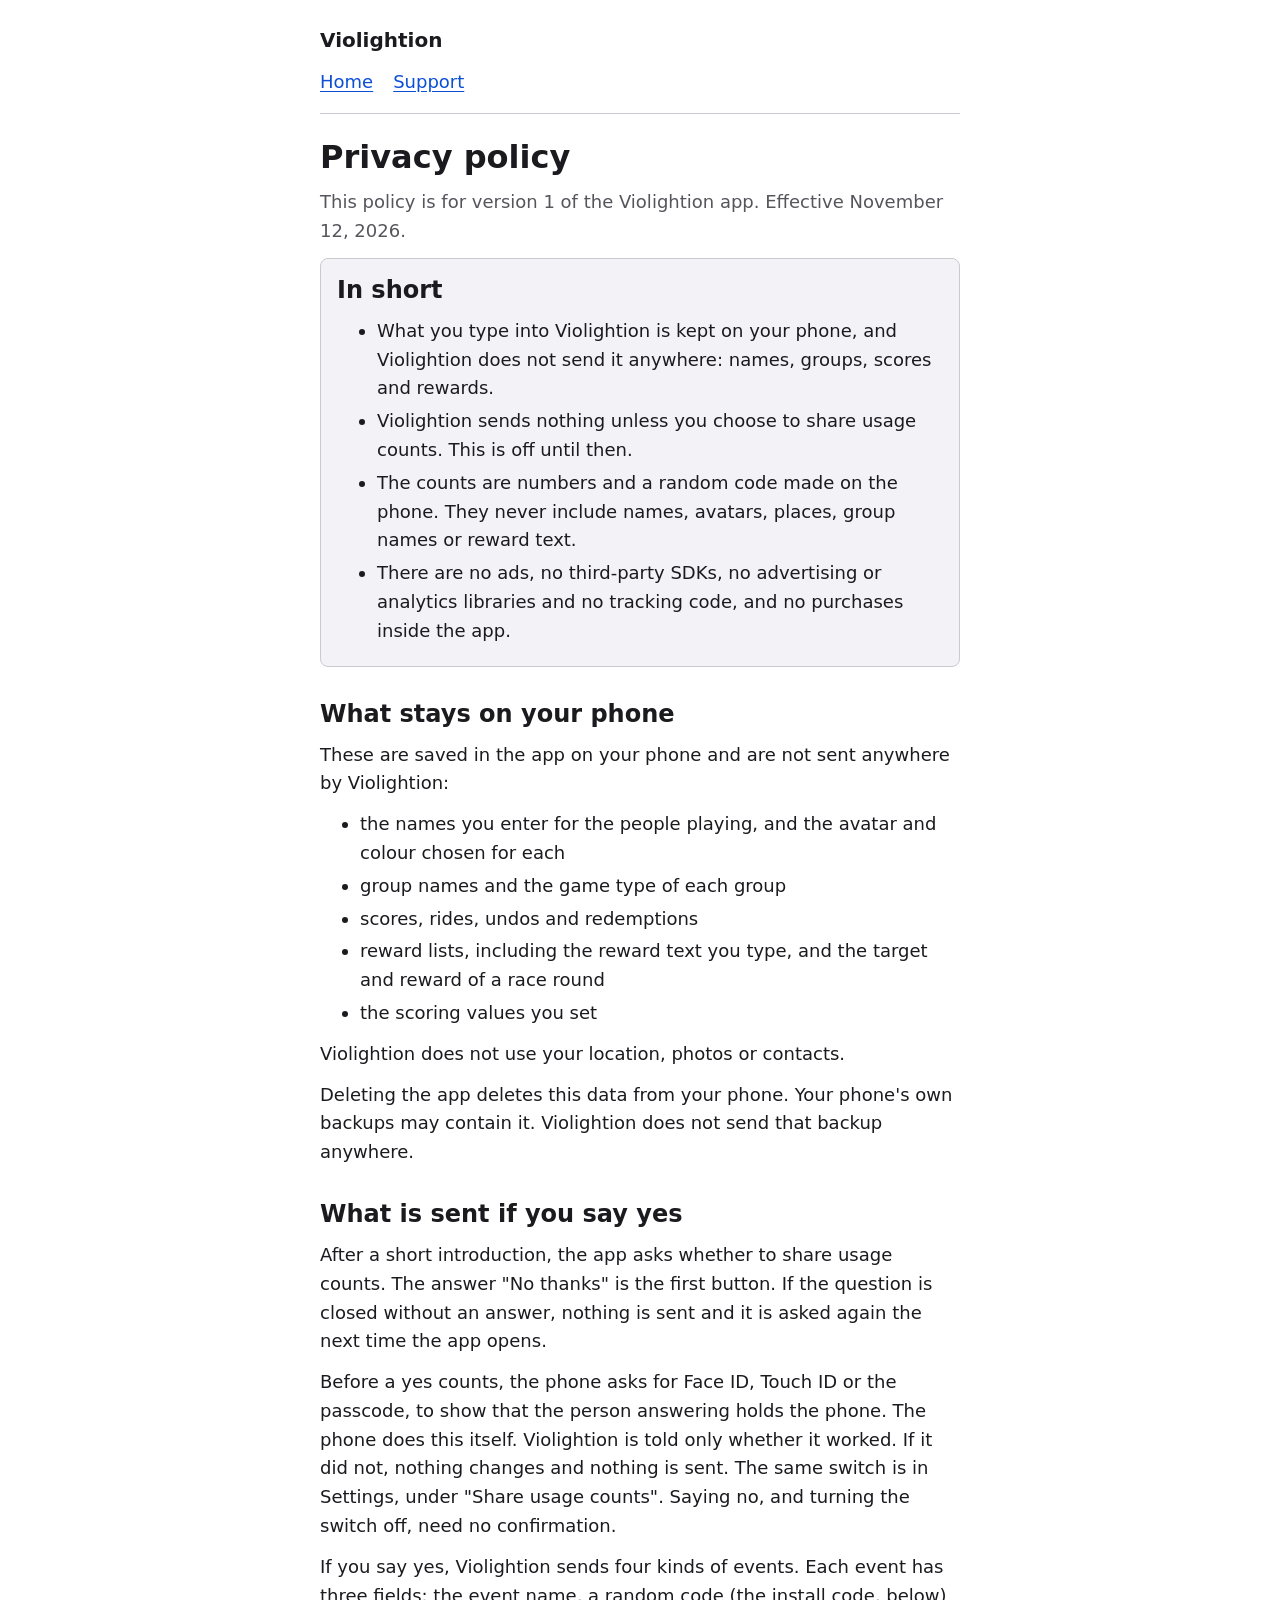
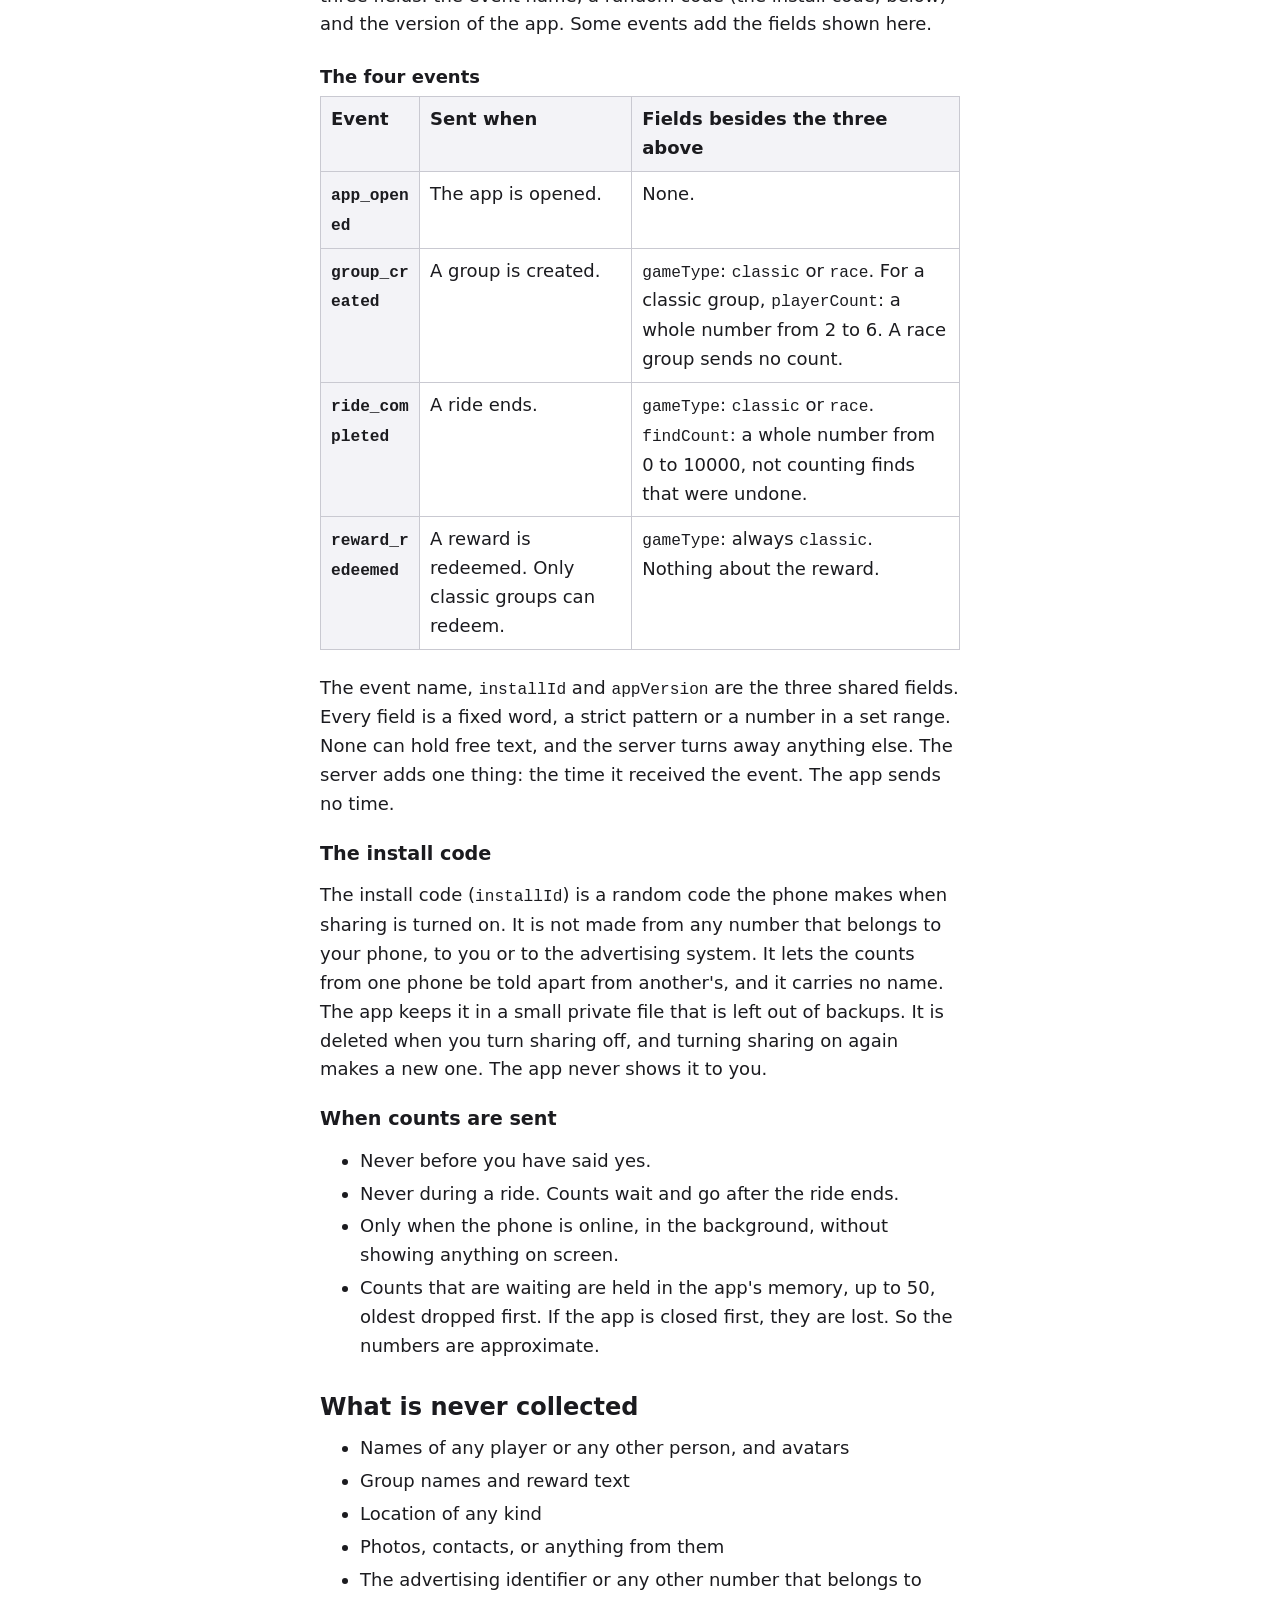
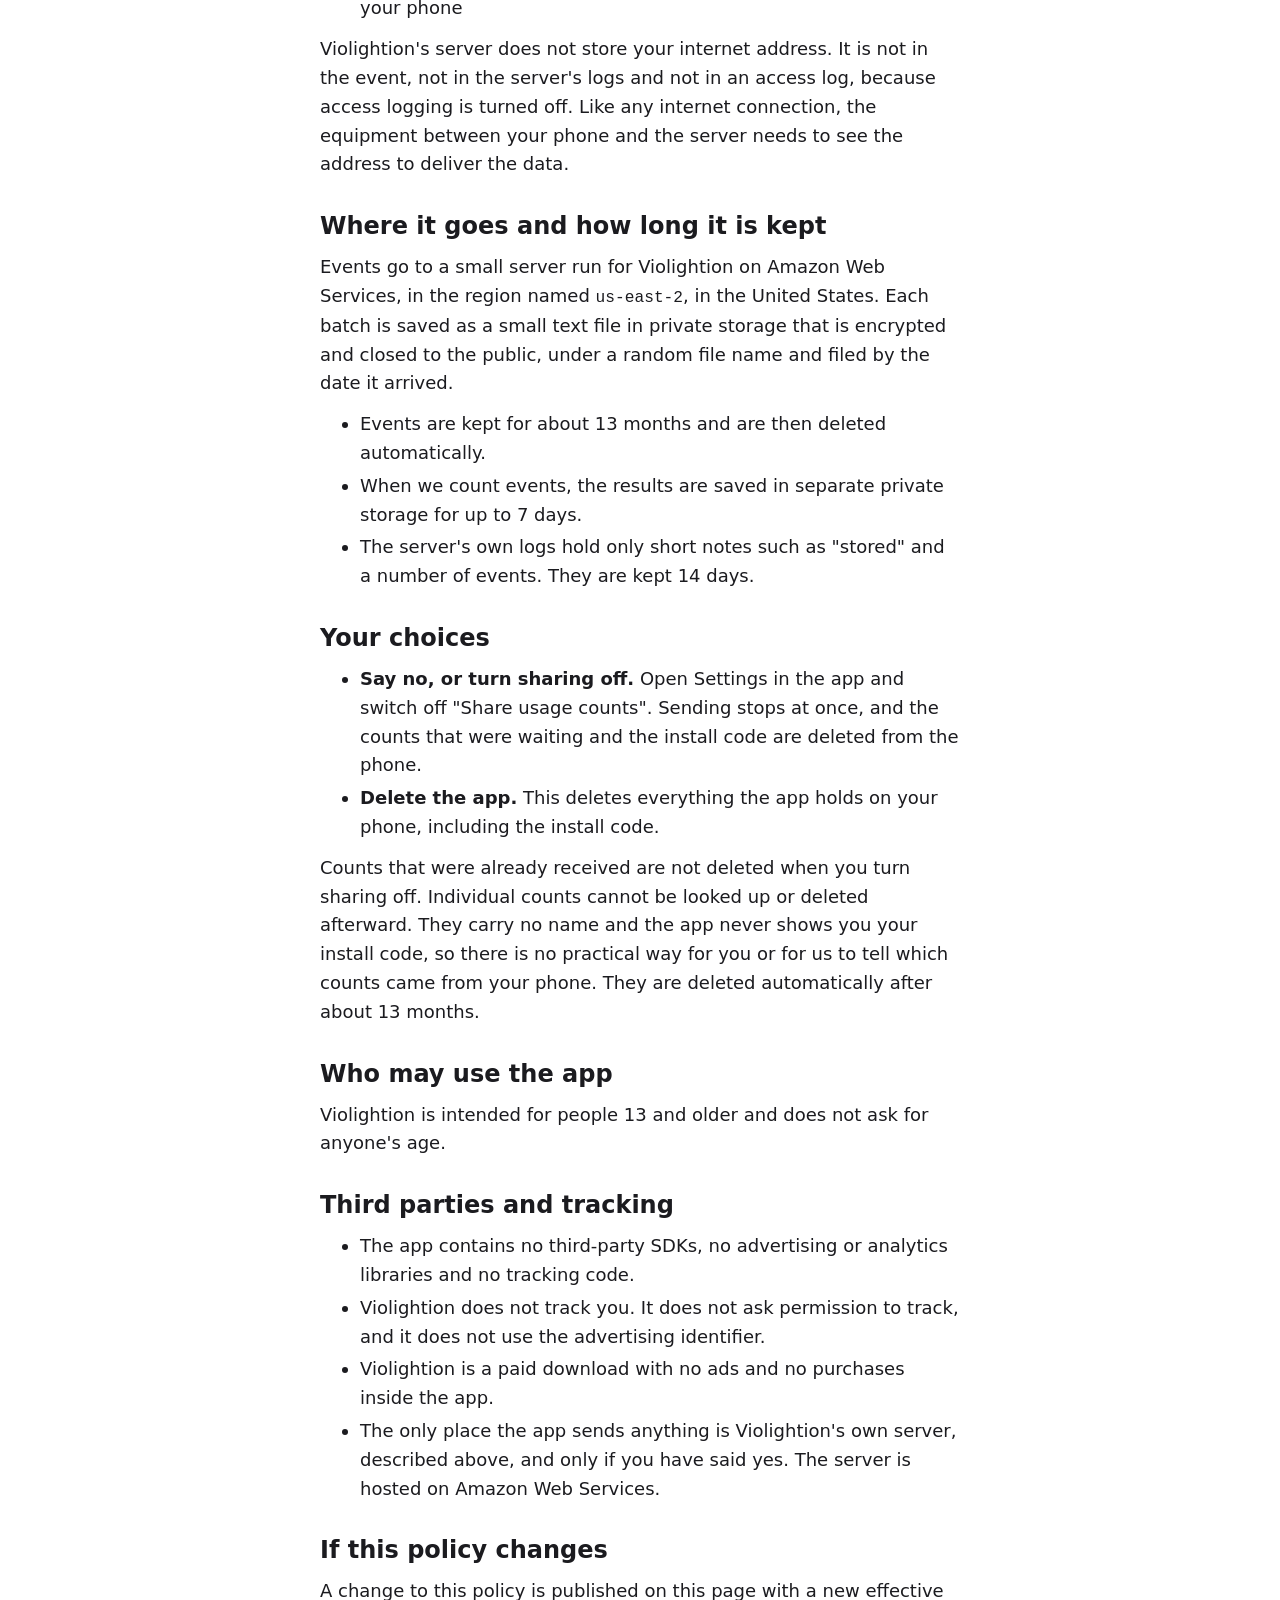
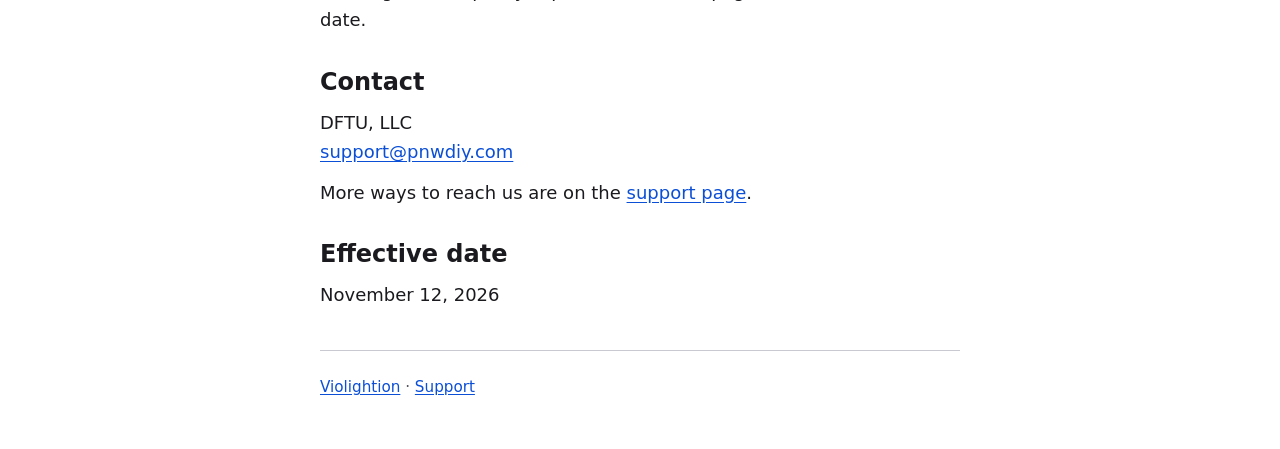
==== privacy/index.html @ 88d41c91 "first commit" ====
<!doctype html>
<html lang="en">
<head>
<meta charset="utf-8">
<meta name="viewport" content="width=device-width, initial-scale=1">
<title>Privacy policy - Violightion</title>
<meta name="description" content="What Violightion keeps on your phone, what it sends if you say yes, and your choices.">
<link rel="stylesheet" href="../style.css">
</head>
<body>
<div class="page">
<header class="site">
<p>Violightion</p>
<nav aria-label="Pages">
<ul>
<li><a href="../">Home</a></li>
<li><a href="../support/">Support</a></li>
</ul>
</nav>
</header>
<main>
<h1>Privacy policy</h1>
<p class="lede">This policy is for version 1 of the Violightion app. Effective November 12, 2026.</p>

<section class="summary" aria-labelledby="summary">
<h2 id="summary">In short</h2>
<ul>
<li>What you type into Violightion is kept on your phone, and Violightion does not send it anywhere: names, groups, scores and rewards.</li>
<li>Violightion sends nothing unless you choose to share usage counts. This is off until then.</li>
<li>The counts are numbers and a random code made on the phone. They never include names, avatars, places, group names or reward text.</li>
<li>There are no ads, no third-party SDKs, no advertising or analytics libraries and no tracking code, and no purchases inside the app.</li>
</ul>
</section>

<h2 id="phone">What stays on your phone</h2>
<p>These are saved in the app on your phone and are not sent anywhere by Violightion:</p>
<ul>
<li>the names you enter for the people playing, and the avatar and colour chosen for each</li>
<li>group names and the game type of each group</li>
<li>scores, rides, undos and redemptions</li>
<li>reward lists, including the reward text you type, and the target and reward of a race round</li>
<li>the scoring values you set</li>
</ul>
<p>Violightion does not use your location, photos or contacts.</p>
<p>Deleting the app deletes this data from your phone. Your phone's own backups may contain it. Violightion does not send that backup anywhere.</p>

<h2 id="sent">What is sent if you say yes</h2>
<p>After a short introduction, the app asks whether to share usage counts. The answer "No thanks" is the first button. If the question is closed without an answer, nothing is sent and it is asked again the next time the app opens.</p>
<p>Before a yes counts, the phone asks for Face ID, Touch ID or the passcode, to show that the person answering holds the phone. The phone does this itself. Violightion is told only whether it worked. If it did not, nothing changes and nothing is sent. The same switch is in Settings, under "Share usage counts". Saying no, and turning the switch off, need no confirmation.</p>
<p>If you say yes, Violightion sends four kinds of events. Each event has three fields: the event name, a random code (the install code, below) and the version of the app. Some events add the fields shown here.</p>
<div class="table-wrap">
<table>
<caption>The four events</caption>
<thead>
<tr><th scope="col">Event</th><th scope="col">Sent when</th><th scope="col">Fields besides the three above</th></tr>
</thead>
<tbody>
<tr><th scope="row"><code>app_opened</code></th><td>The app is opened.</td><td>None.</td></tr>
<tr><th scope="row"><code>group_created</code></th><td>A group is created.</td><td><code>gameType</code>: <code>classic</code> or <code>race</code>. For a classic group, <code>playerCount</code>: a whole number from 2 to 6. A race group sends no count.</td></tr>
<tr><th scope="row"><code>ride_completed</code></th><td>A ride ends.</td><td><code>gameType</code>: <code>classic</code> or <code>race</code>. <code>findCount</code>: a whole number from 0 to 10000, not counting finds that were undone.</td></tr>
<tr><th scope="row"><code>reward_redeemed</code></th><td>A reward is redeemed. Only classic groups can redeem.</td><td><code>gameType</code>: always <code>classic</code>. Nothing about the reward.</td></tr>
</tbody>
</table>
</div>
<p>The event name, <code>installId</code> and <code>appVersion</code> are the three shared fields. Every field is a fixed word, a strict pattern or a number in a set range. None can hold free text, and the server turns away anything else. The server adds one thing: the time it received the event. The app sends no time.</p>
<h3 id="install-code">The install code</h3>
<p>The install code (<code>installId</code>) is a random code the phone makes when sharing is turned on. It is not made from any number that belongs to your phone, to you or to the advertising system. It lets the counts from one phone be told apart from another's, and it carries no name. The app keeps it in a small private file that is left out of backups. It is deleted when you turn sharing off, and turning sharing on again makes a new one. The app never shows it to you.</p>
<h3 id="when">When counts are sent</h3>
<ul>
<li>Never before you have said yes.</li>
<li>Never during a ride. Counts wait and go after the ride ends.</li>
<li>Only when the phone is online, in the background, without showing anything on screen.</li>
<li>Counts that are waiting are held in the app's memory, up to 50, oldest dropped first. If the app is closed first, they are lost. So the numbers are approximate.</li>
</ul>

<h2 id="never">What is never collected</h2>
<ul>
<li>Names of any player or any other person, and avatars</li>
<li>Group names and reward text</li>
<li>Location of any kind</li>
<li>Photos, contacts, or anything from them</li>
<li>The advertising identifier or any other number that belongs to your phone</li>
</ul>
<p>Violightion's server does not store your internet address. It is not in the event, not in the server's logs and not in an access log, because access logging is turned off. Like any internet connection, the equipment between your phone and the server needs to see the address to deliver the data.</p>

<h2 id="where">Where it goes and how long it is kept</h2>
<p>Events go to a small server run for Violightion on Amazon Web Services, in the region named <code>us-east-2</code>, in the United States. Each batch is saved as a small text file in private storage that is encrypted and closed to the public, under a random file name and filed by the date it arrived.</p>
<ul>
<li>Events are kept for about 13 months and are then deleted automatically.</li>
<li>When we count events, the results are saved in separate private storage for up to 7 days.</li>
<li>The server's own logs hold only short notes such as "stored" and a number of events. They are kept 14 days.</li>
</ul>

<h2 id="choices">Your choices</h2>
<ul>
<li><strong>Say no, or turn sharing off.</strong> Open Settings in the app and switch off "Share usage counts". Sending stops at once, and the counts that were waiting and the install code are deleted from the phone.</li>
<li><strong>Delete the app.</strong> This deletes everything the app holds on your phone, including the install code.</li>
</ul>
<p>Counts that were already received are not deleted when you turn sharing off. Individual counts cannot be looked up or deleted afterward. They carry no name and the app never shows you your install code, so there is no practical way for you or for us to tell which counts came from your phone. They are deleted automatically after about 13 months.</p>

<h2 id="who">Who may use the app</h2>
<p>Violightion is intended for people 13 and older and does not ask for anyone's age.</p>

<h2 id="third-parties">Third parties and tracking</h2>
<ul>
<li>The app contains no third-party SDKs, no advertising or analytics libraries and no tracking code.</li>
<li>Violightion does not track you. It does not ask permission to track, and it does not use the advertising identifier.</li>
<li>Violightion is a paid download with no ads and no purchases inside the app.</li>
<li>The only place the app sends anything is Violightion's own server, described above, and only if you have said yes. The server is hosted on Amazon Web Services.</li>
</ul>

<h2 id="changes">If this policy changes</h2>
<p>A change to this policy is published on this page with a new effective date.</p>

<h2 id="contact">Contact</h2>
<p>DFTU, LLC<br>
<a href="mailto:support@pnwdiy.com">support@pnwdiy.com</a></p>
<p>More ways to reach us are on the <a href="../support/">support page</a>.</p>

<h2 id="effective">Effective date</h2>
<p>November 12, 2026</p>
</main>
<footer>
<p><a href="../">Violightion</a> &middot; <a href="../support/">Support</a></p>
</footer>
</div>
</body>
</html>
---- style.css ----
/* Violightion pages. Plain CSS: system fonts, no images, no web fonts, nothing loaded from elsewhere.
   Sizes are in rem and em so the reader's text size setting applies, including the largest sizes. */

:root {
  color-scheme: light dark;
  --bg: #ffffff;
  --text: #1b1b1f;
  --muted: #55555c;
  --link: #0b4fd6;
  --rule: #c9c9d1;
  --panel: #f3f3f7;
  --placeholder-bg: #fff2b3;
  --placeholder-text: #4a3b00;
}

@media (prefers-color-scheme: dark) {
  :root {
    --bg: #131316;
    --text: #ececf1;
    --muted: #b0b0ba;
    --link: #8fb4ff;
    --rule: #3a3a44;
    --panel: #1e1e24;
    --placeholder-bg: #4a3b00;
    --placeholder-text: #ffe9a0;
  }
}

* { box-sizing: border-box; }

html { -webkit-text-size-adjust: 100%; text-size-adjust: 100%; }

body {
  margin: 0;
  background: var(--bg);
  color: var(--text);
  font-family: system-ui, -apple-system, "Segoe UI", Roboto, "Helvetica Neue", Arial, sans-serif;
  font-size: 1.125rem;
  line-height: 1.6;
}

.page {
  max-width: 42rem;
  margin: 0 auto;
  padding: 1.5rem 1rem 3rem;
}

header.site { border-bottom: 1px solid var(--rule); margin-bottom: 1.5rem; padding-bottom: 0.75rem; }
header.site p { margin: 0; font-weight: 700; font-size: 1.25rem; }
nav ul { list-style: none; margin: 0.5rem 0 0; padding: 0; display: flex; flex-wrap: wrap; gap: 0.25rem 1.25rem; }

h1 { font-size: 2rem; line-height: 1.2; margin: 0 0 0.5rem; }
h2 { font-size: 1.5rem; line-height: 1.25; margin: 2rem 0 0.5rem; }
h3 { font-size: 1.2rem; margin: 1.25rem 0 0.25rem; }
p, ul, ol, dl { margin: 0.75rem 0; }
li { margin: 0.25rem 0; }
.lede { color: var(--muted); }

a { color: var(--link); text-underline-offset: 0.15em; }
a:focus-visible { outline: 3px solid var(--link); outline-offset: 2px; }

.summary { background: var(--panel); border: 1px solid var(--rule); border-radius: 0.5rem; padding: 0.5rem 1rem; }
.summary h2 { margin-top: 0.5rem; }

.table-wrap { overflow-x: auto; }
table { border-collapse: collapse; width: 100%; margin: 0.75rem 0; }
caption { text-align: left; font-weight: 700; padding-bottom: 0.25rem; }
th, td { text-align: left; vertical-align: top; border: 1px solid var(--rule); padding: 0.5rem 0.625rem; }
th { background: var(--panel); }
code { font-family: ui-monospace, SFMono-Regular, Menlo, Consolas, monospace; font-size: 0.9em; overflow-wrap: anywhere; }

/* A placeholder is meant to be impossible to miss while a page is a draft. */
.placeholder { background: var(--placeholder-bg); color: var(--placeholder-text); padding: 0 0.25em; border-radius: 0.25em; }

footer { border-top: 1px solid var(--rule); margin-top: 2.5rem; padding-top: 0.75rem; color: var(--muted); font-size: 0.95rem; }
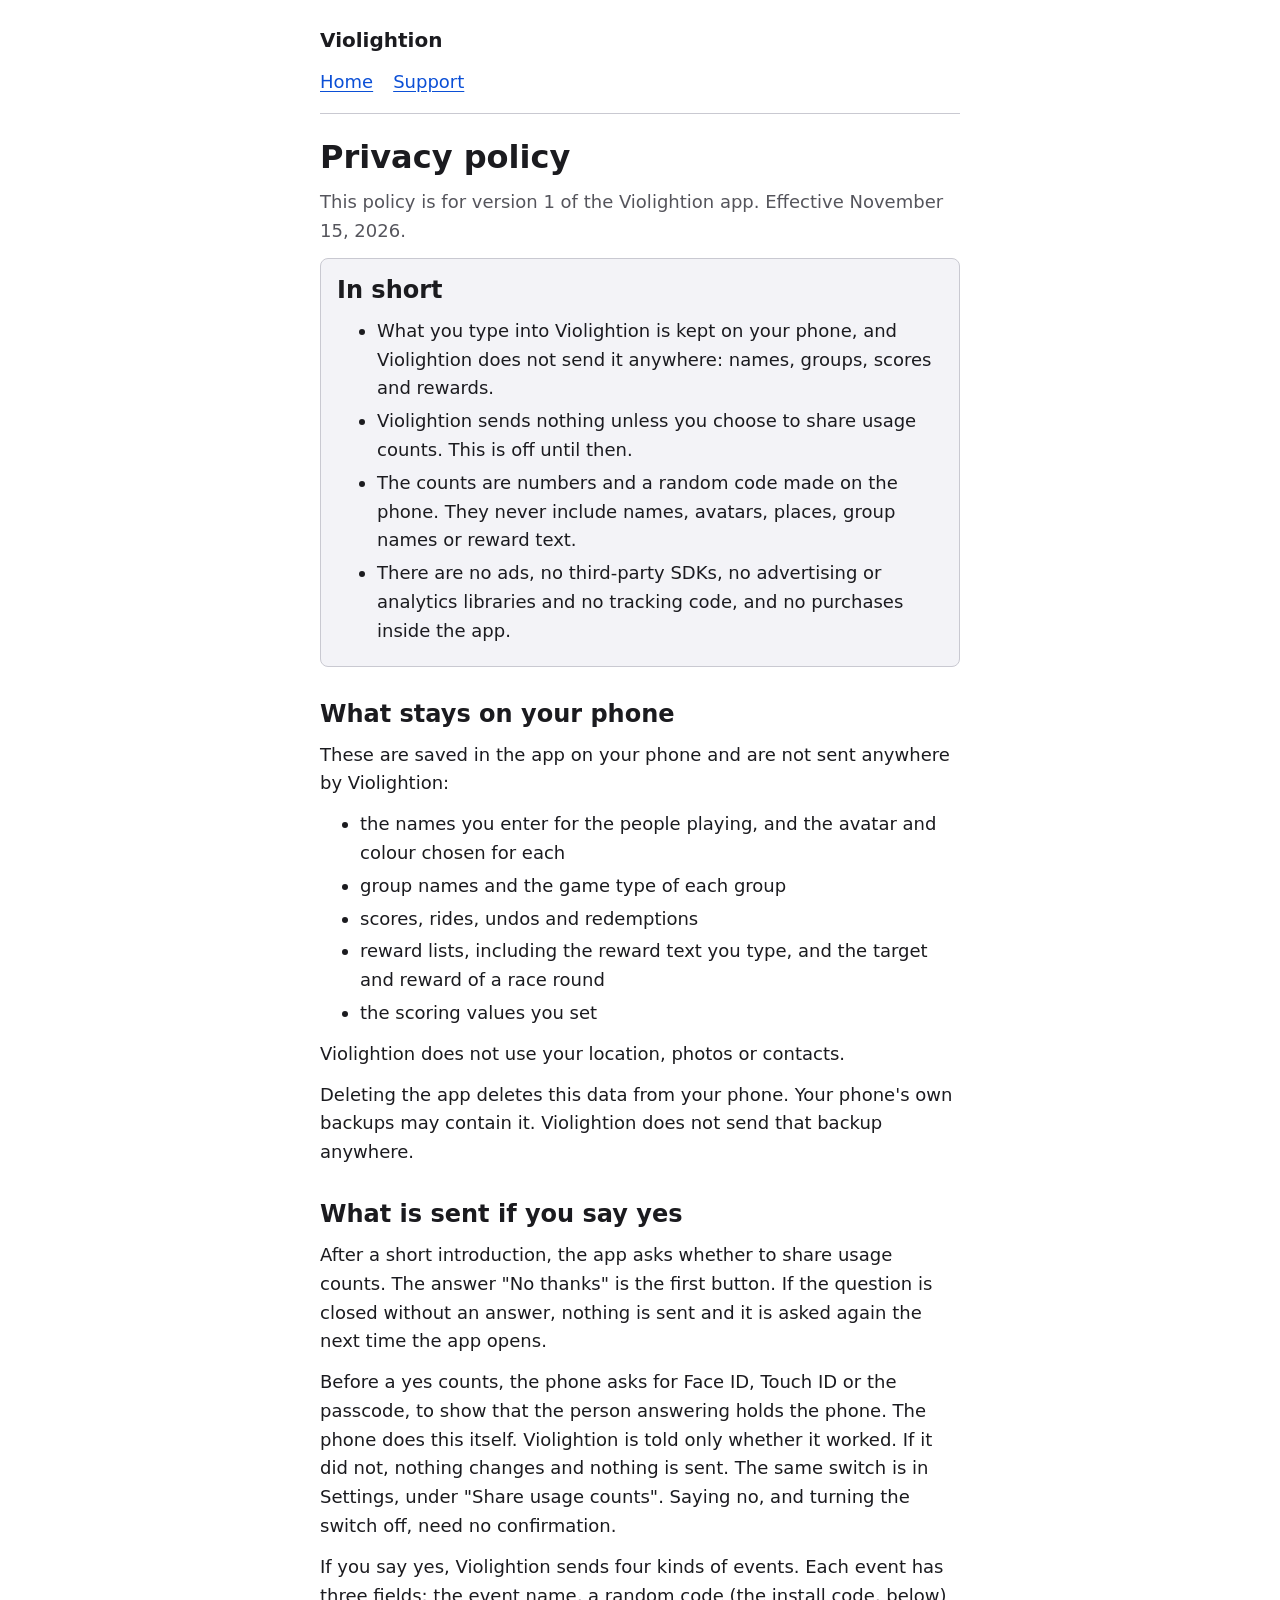
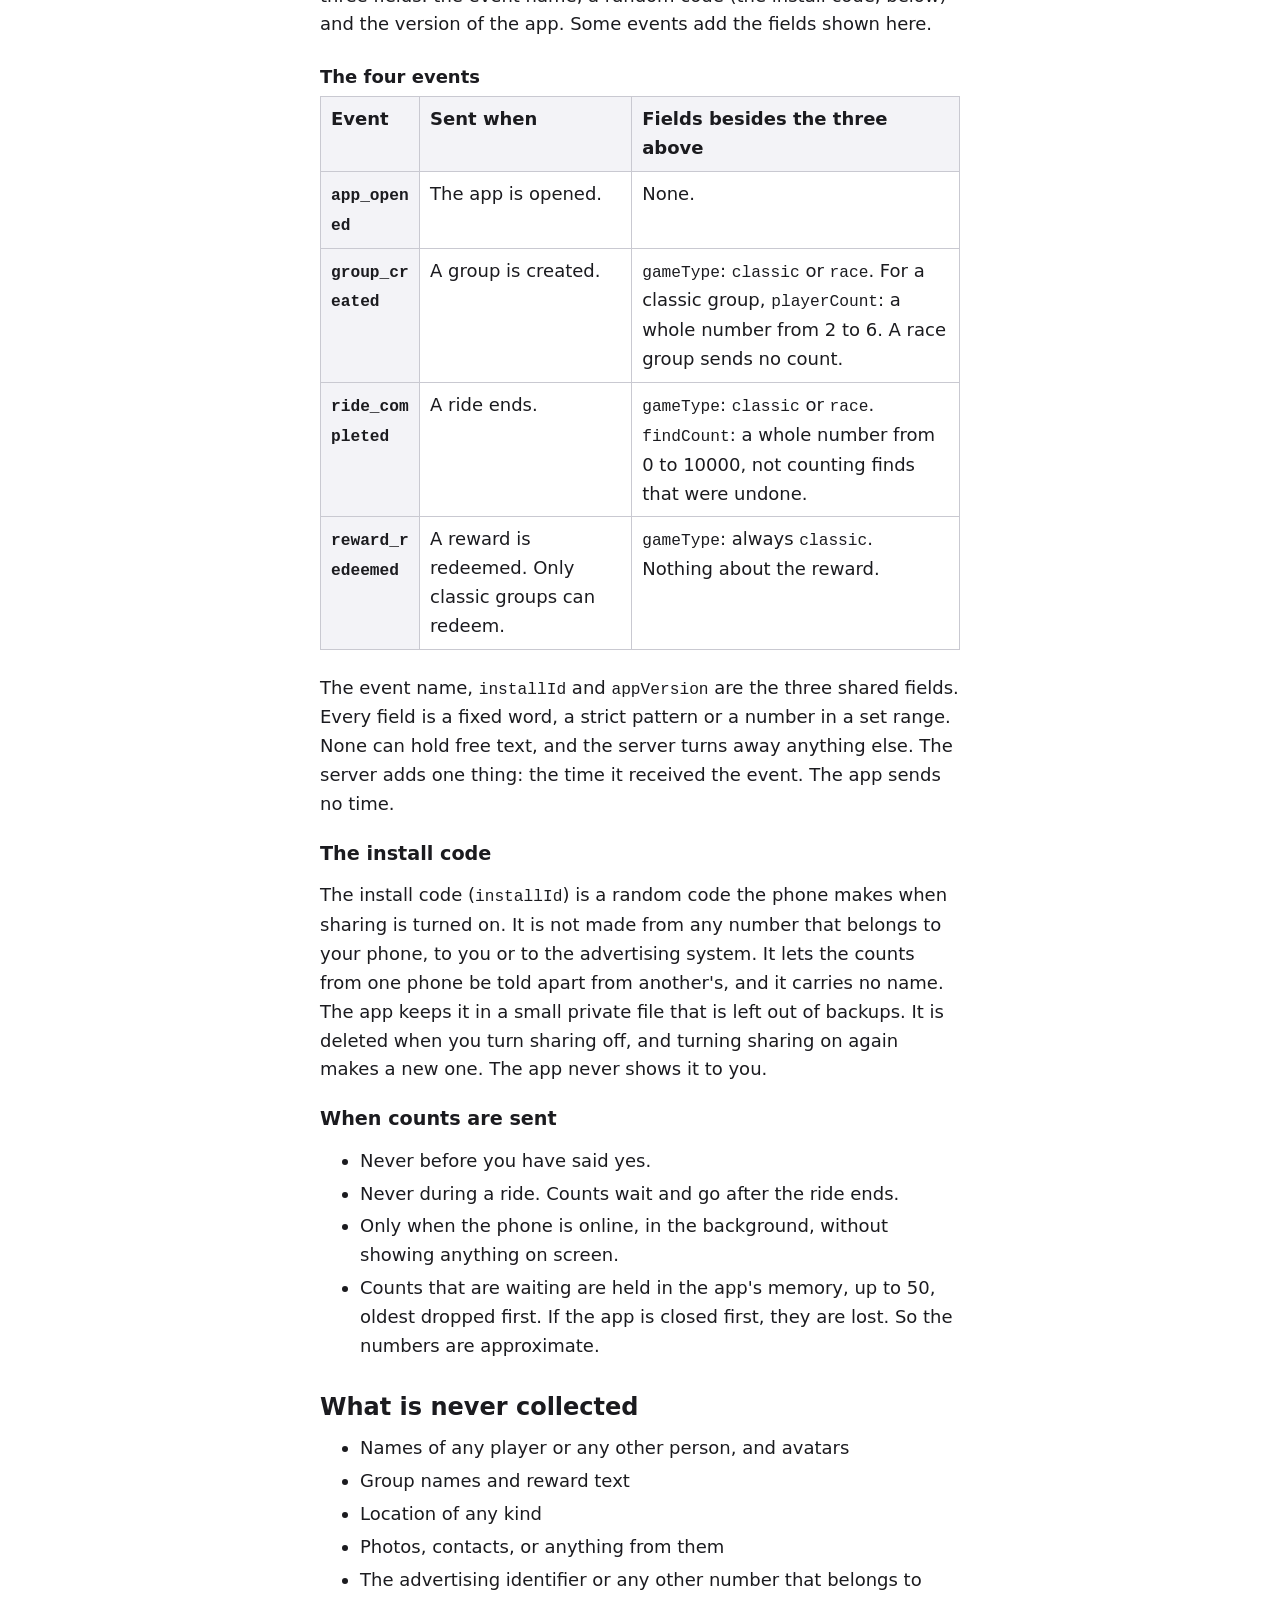
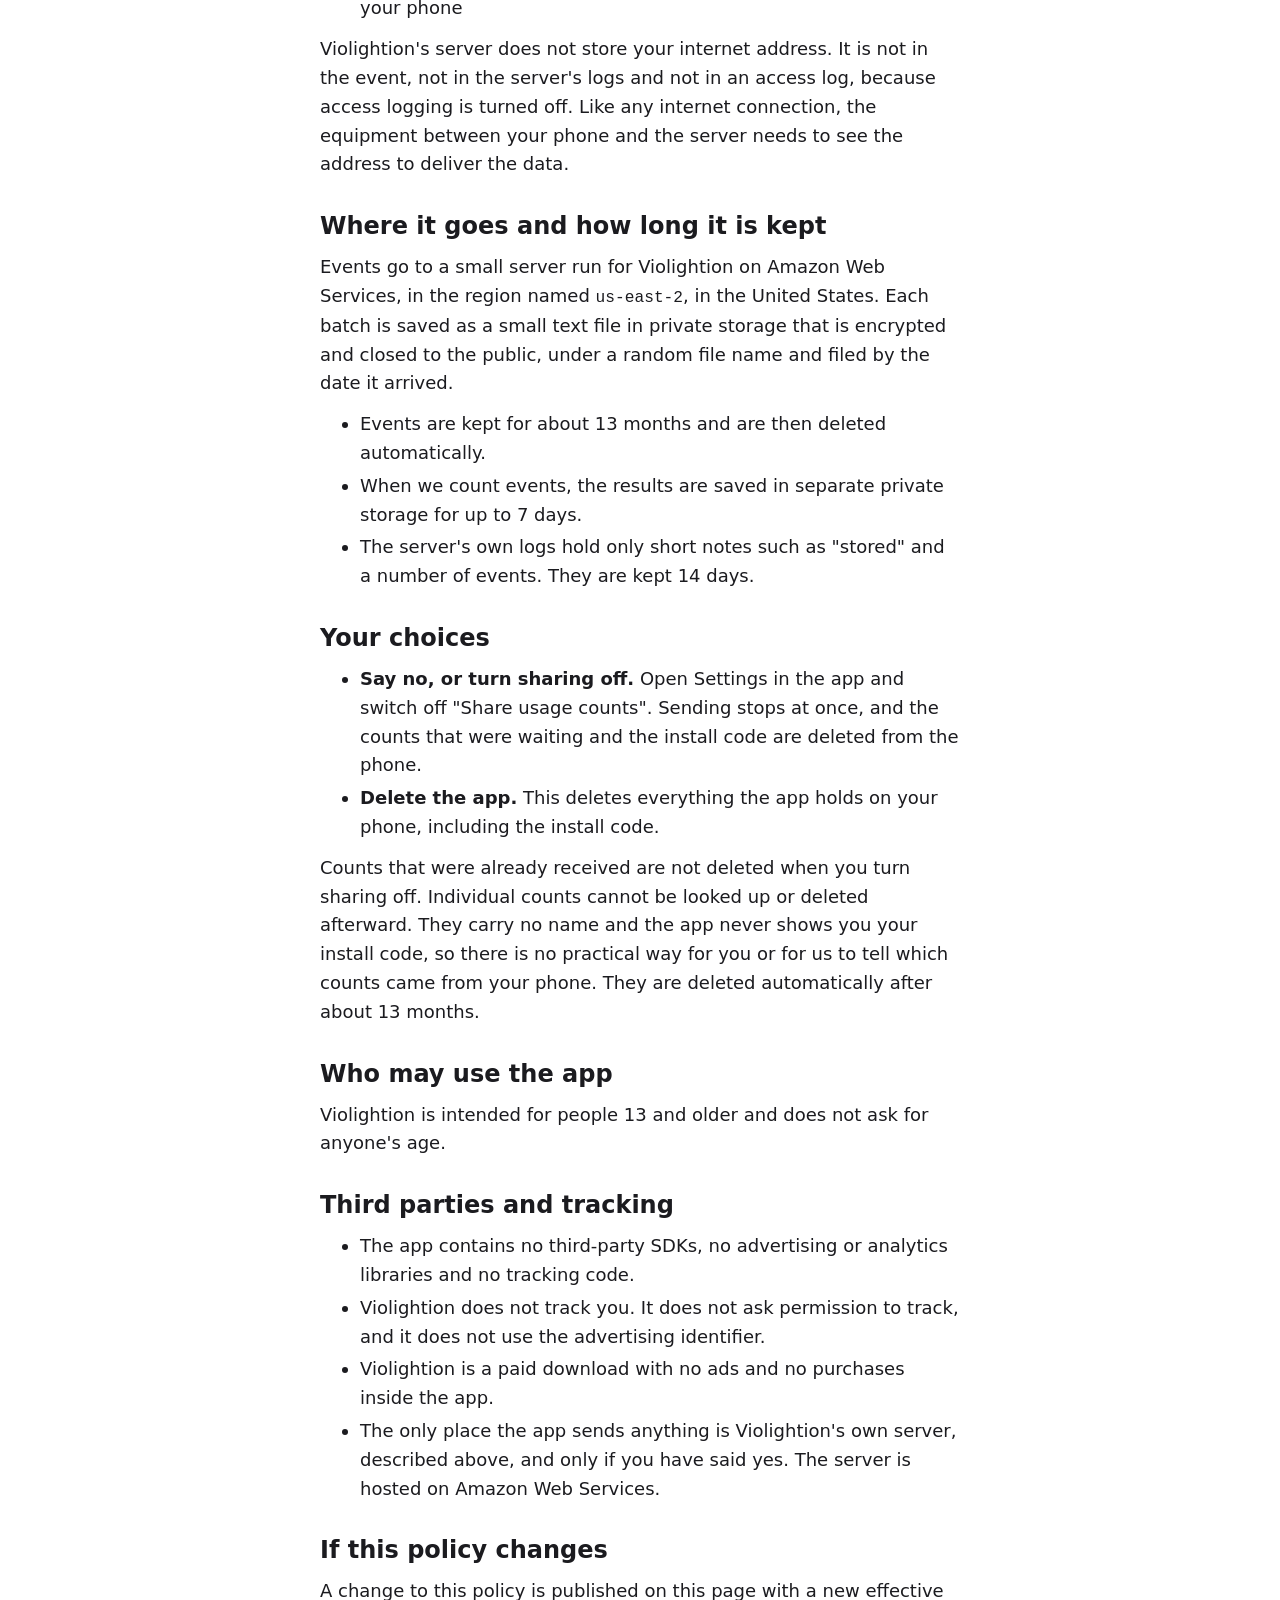
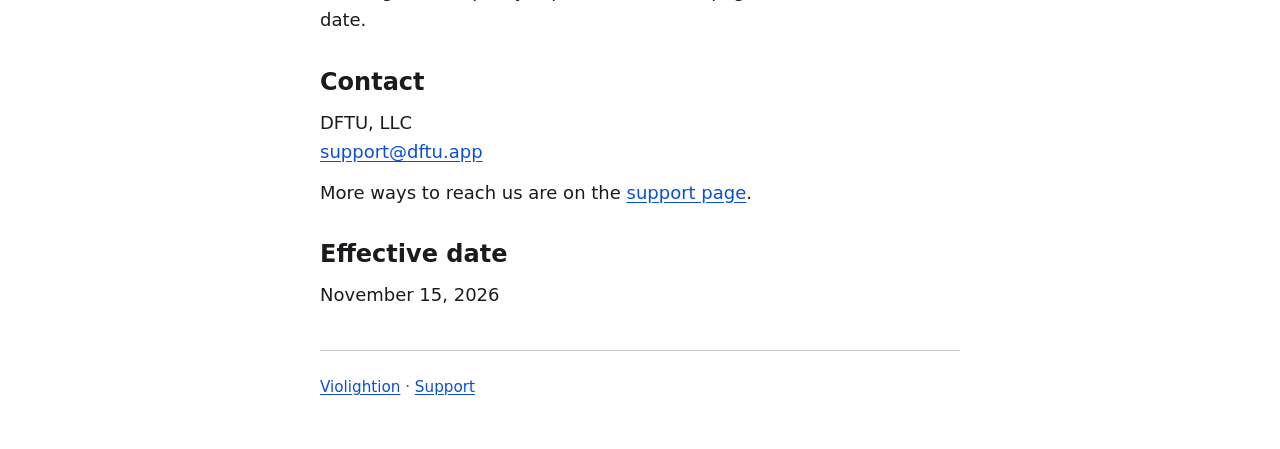
==== commit 4c846a1e: "update domain and email" ====
--- a/privacy/index.html
+++ b/privacy/index.html
@@ -20,7 +20,7 @@
 </header>
 <main>
 <h1>Privacy policy</h1>
-<p class="lede">This policy is for version 1 of the Violightion app. Effective November 12, 2026.</p>
+<p class="lede">This policy is for version 1 of the Violightion app. Effective November 15, 2026.</p>
 
 <section class="summary" aria-labelledby="summary">
 <h2 id="summary">In short</h2>
@@ -114,11 +114,11 @@
 
 <h2 id="contact">Contact</h2>
 <p>DFTU, LLC<br>
-<a href="mailto:support@pnwdiy.com">support@pnwdiy.com</a></p>
+<a href="mailto:support@dftu.app">support@dftu.app</a></p>
 <p>More ways to reach us are on the <a href="../support/">support page</a>.</p>
 
 <h2 id="effective">Effective date</h2>
-<p>November 12, 2026</p>
+<p>November 15, 2026</p>
 </main>
 <footer>
 <p><a href="../">Violightion</a> &middot; <a href="../support/">Support</a></p>
